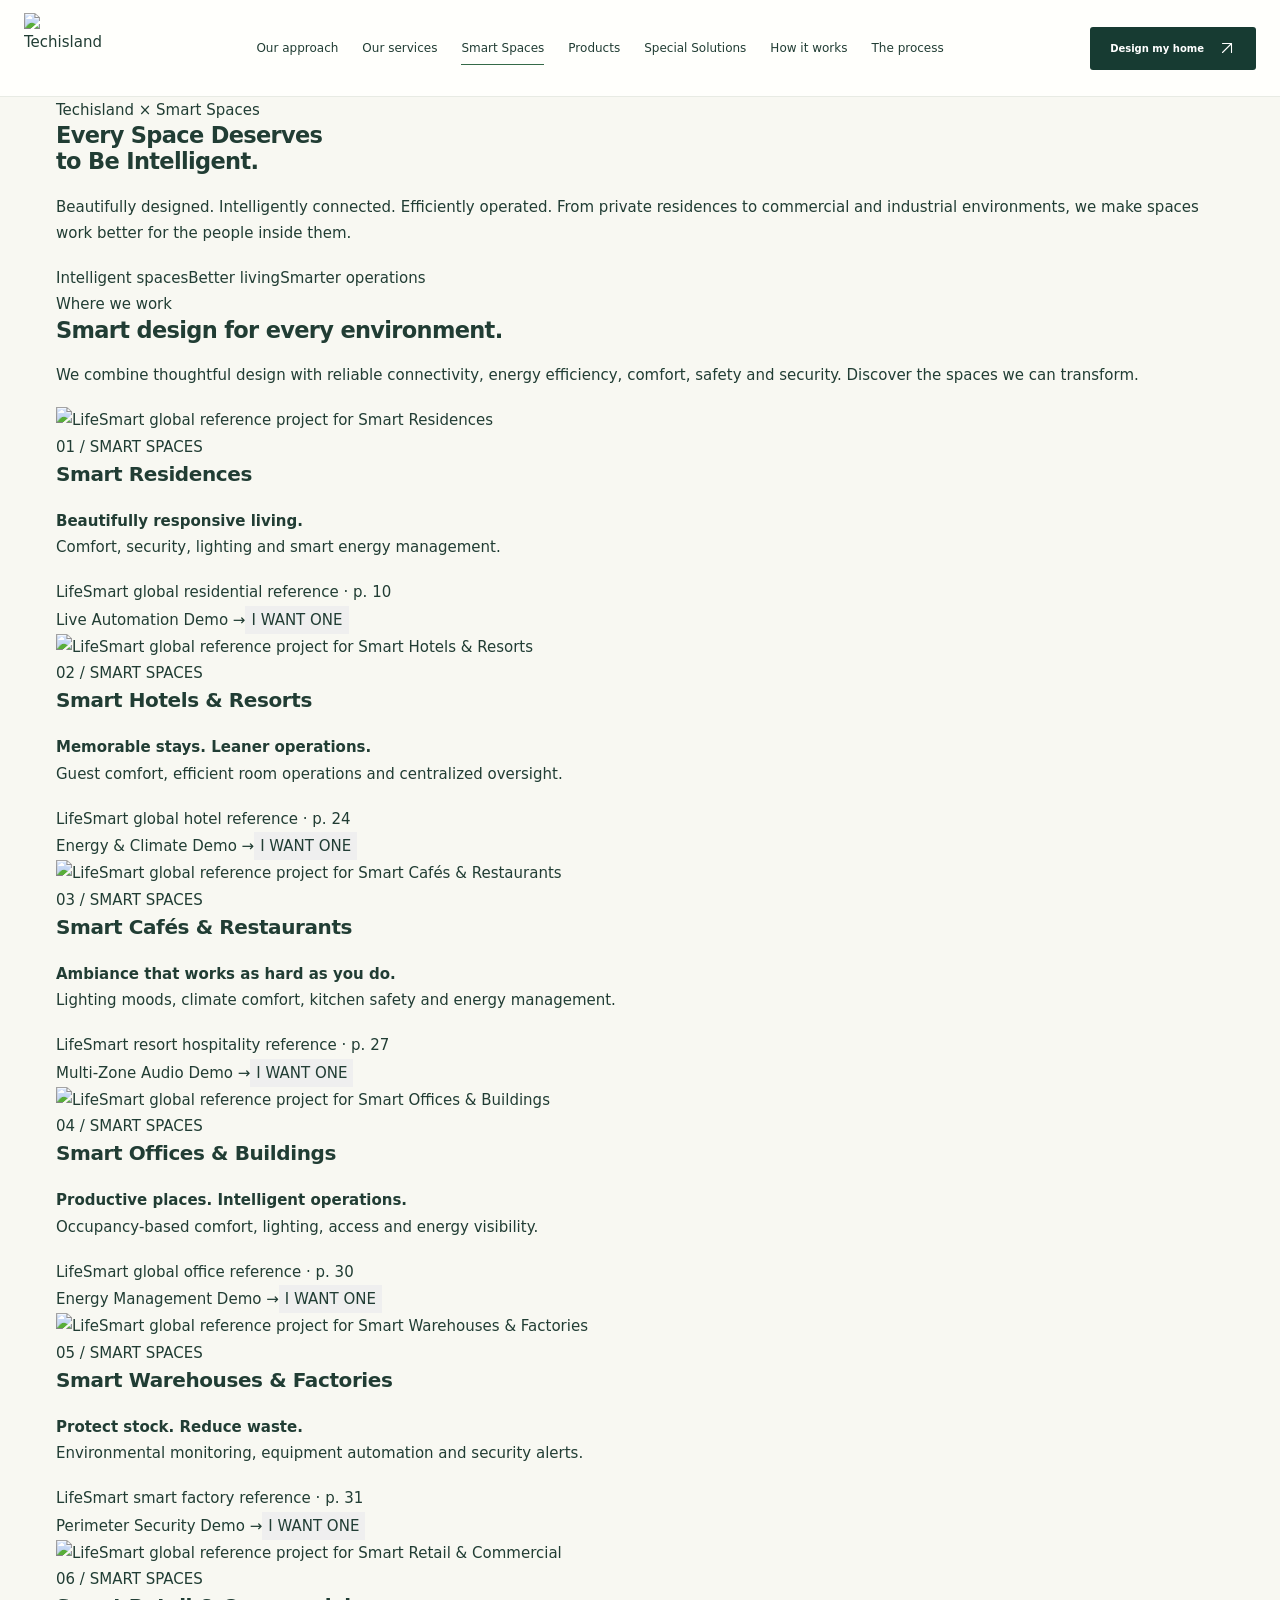
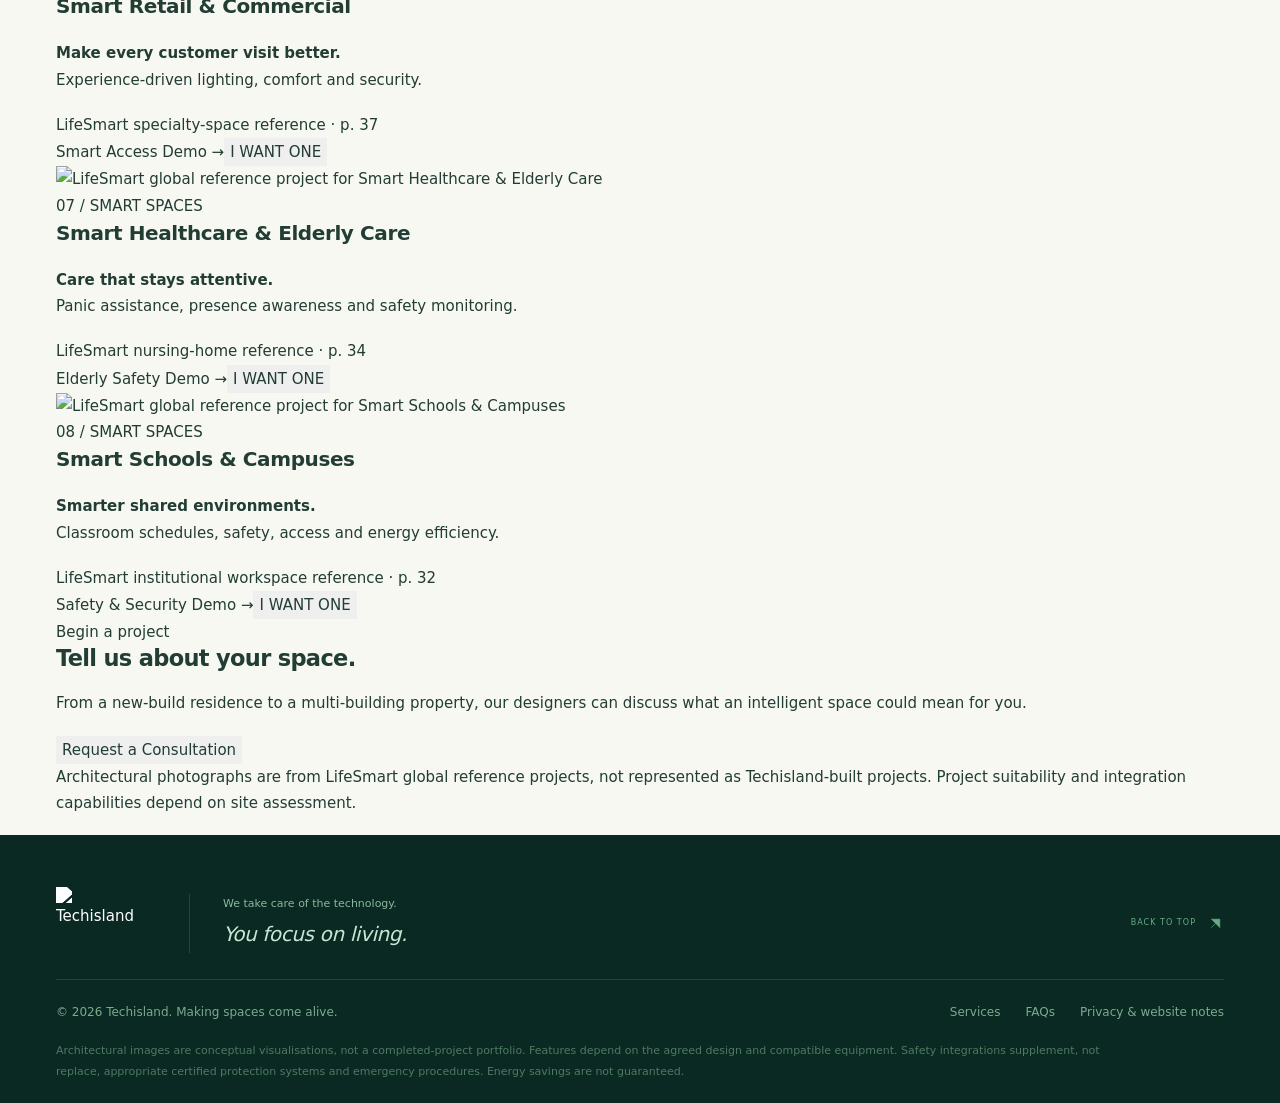
==== smart-spaces/index.html @ 238e1020 "feat(security): secure admin portal, add firestore rules, fix back-to-top navigation, and update .gi" ====
<!doctype html>
<html lang="en">
  <head>
    <meta charset="utf-8" />
    <meta content="width=device-width,initial-scale=1" name="viewport" />
    <title>Smart Spaces | Techisland</title>
    <meta
      content="Techisland designs smart homes, hotels, cafes, offices, warehouses, retail spaces, healthcare and campuses."
      name="description"
    />

    <link rel="icon" type="image/png" href="../assets/logo.png" />

    <link rel="stylesheet" href="../css/header.css" />
    <link rel="stylesheet" href="../css/smart-spaces.css" />
  </head>
  <body id="top">
    <svg
      class="icon-library"
      xmlns="http://www.w3.org/2000/svg"
      aria-hidden="true"
      style="display: none"
    >
      <defs>
        <symbol id="i-up-right" viewBox="0 0 24 24">
          <path d="M6 18 18 6M6 6h12v12" />
        </symbol>
        <symbol id="i-menu" viewBox="0 0 24 24">
          <path d="M4 7h16M4 12h16M4 17h16" />
        </symbol>
        <symbol id="i-close" viewBox="0 0 24 24">
          <path d="m6 6 12 12M18 6 6 18" />
        </symbol>
      </defs>
    </svg>
    <header class="site-header">
      <div class="nav-shell">
        <a
          class="brand"
          href="../"
          aria-label="Techisland Smarthome, home"
          ><img
            src="../assets/logo.png"
            alt="Techisland"
            width="650"
            height="530"
          /><span class="brand-descriptor"
            >SMART HOME<br />DESIGN STUDIO</span
          ></a
        >
        <nav class="main-nav" id="main-nav" aria-label="Main navigation">
          <a href="../#approach">Our approach</a
          ><a href="../#services">Our services</a
          ><a href="../smart-spaces/" class="active">Smart Spaces</a
          ><a href="../products/">Products</a
          ><a href="../special-solutions/">Special Solutions</a
          ><a href="../#how-it-works">How it works</a
          ><a href="../#process">The process</a
          ><a class="nav-mobile-cta" href="../#consultation"
            >Design my home
            <svg class="icon" aria-hidden="true">
              <use href="#i-up-right"></use></svg
          ></a>
        </nav>
        <a
          class="button button-forest nav-cta"
          href="../#consultation"
          >Design my home
          <svg class="icon" aria-hidden="true">
            <use href="#i-up-right"></use></svg
        ></a>
        <button
          class="menu-toggle"
          aria-controls="main-nav"
          aria-expanded="false"
          aria-label="Open navigation"
        >
          <svg class="icon" aria-hidden="true"><use href="#i-menu"></use></svg>
        </button>
      </div>
    </header>
    <section class="catalog-hero">
      <div class="wrap">
        <div class="eyebrow">Techisland × Smart Spaces</div>
        <h1>Every Space Deserves<br />to Be Intelligent.</h1>
        <p>
          Beautifully designed. Intelligently connected. Efficiently operated.
          From private residences to commercial and industrial environments, we
          make spaces work better for the people inside them.
        </p>
        <div class="catalog-hero-meta">
          <span>Intelligent spaces</span><span>Better living</span
          ><span>Smarter operations</span>
        </div>
      </div>
    </section>
    <main>
      <section class="intro wrap">
        <div class="eyebrow">Where we work</div>
        <h2>Smart design for every environment.</h2>
        <p>
          We combine thoughtful design with reliable connectivity, energy
          efficiency, comfort, safety and security. Discover the spaces we can
          transform.
        </p>
      </section>
      <section class="grid wrap">
        <article class="card" id="homes">
          <img
            alt="LifeSmart global reference project for Smart Residences"
            loading="lazy"
            src="../assets/spaces/homes.png"
          />
          <div class="body">
            <span class="num">01 / SMART SPACES</span>
            <h3>Smart Residences</h3>
            <strong>Beautifully responsive living.</strong>
            <p>Comfort, security, lighting and smart energy management.</p>
            <div class="credit">
              LifeSmart global residential reference · p. 10
            </div>
            <div class="actions">
              <a href="../doors-windows/">Live Automation Demo →</a
              ><button data-space="Smart Residences" type="button">
                I WANT ONE
              </button>
            </div>
          </div>
        </article>
        <article class="card" id="hotels">
          <img
            alt="LifeSmart global reference project for Smart Hotels &amp; Resorts"
            loading="lazy"
            src="../assets/spaces/hotels.png"
          />
          <div class="body">
            <span class="num">02 / SMART SPACES</span>
            <h3>Smart Hotels &amp; Resorts</h3>
            <strong>Memorable stays. Leaner operations.</strong>
            <p>
              Guest comfort, efficient room operations and centralized
              oversight.
            </p>
            <div class="credit">LifeSmart global hotel reference · p. 24</div>
            <div class="actions">
              <a href="../energy/">Energy & Climate Demo →</a
              ><button data-space="Smart Hotels &amp; Resorts" type="button">
                I WANT ONE
              </button>
            </div>
          </div>
        </article>
        <article class="card" id="cafes">
          <img
            alt="LifeSmart global reference project for Smart Cafés &amp; Restaurants"
            loading="lazy"
            src="../assets/spaces/cafes.png"
          />
          <div class="body">
            <span class="num">03 / SMART SPACES</span>
            <h3>Smart Cafés &amp; Restaurants</h3>
            <strong>Ambiance that works as hard as you do.</strong>
            <p>
              Lighting moods, climate comfort, kitchen safety and energy
              management.
            </p>
            <div class="credit">
              LifeSmart resort hospitality reference · p. 27
            </div>
            <div class="actions">
              <a href="../sonos/">Multi-Zone Audio Demo →</a
              ><button data-space="Smart Cafés &amp; Restaurants" type="button">
                I WANT ONE
              </button>
            </div>
          </div>
        </article>
        <article class="card" id="offices">
          <img
            alt="LifeSmart global reference project for Smart Offices &amp; Buildings"
            loading="lazy"
            src="../assets/spaces/offices.png"
          />
          <div class="body">
            <span class="num">04 / SMART SPACES</span>
            <h3>Smart Offices &amp; Buildings</h3>
            <strong>Productive places. Intelligent operations.</strong>
            <p>
              Occupancy-based comfort, lighting, access and energy visibility.
            </p>
            <div class="credit">LifeSmart global office reference · p. 30</div>
            <div class="actions">
              <a href="../energy/">Energy Management Demo →</a
              ><button data-space="Smart Offices &amp; Buildings" type="button">
                I WANT ONE
              </button>
            </div>
          </div>
        </article>
        <article class="card" id="warehouses">
          <img
            alt="LifeSmart global reference project for Smart Warehouses &amp; Factories"
            loading="lazy"
            src="../assets/spaces/warehouses.png"
          />
          <div class="body">
            <span class="num">05 / SMART SPACES</span>
            <h3>Smart Warehouses &amp; Factories</h3>
            <strong>Protect stock. Reduce waste.</strong>
            <p>
              Environmental monitoring, equipment automation and security
              alerts.
            </p>
            <div class="credit">LifeSmart smart factory reference · p. 31</div>
            <div class="actions">
              <a href="../security/">Perimeter Security Demo →</a
              ><button
                data-space="Smart Warehouses &amp; Factories"
                type="button"
              >
                I WANT ONE
              </button>
            </div>
          </div>
        </article>
        <article class="card" id="retail">
          <img
            alt="LifeSmart global reference project for Smart Retail &amp; Commercial"
            loading="lazy"
            src="../assets/spaces/retail.png"
          />
          <div class="body">
            <span class="num">06 / SMART SPACES</span>
            <h3>Smart Retail &amp; Commercial</h3>
            <strong>Make every customer visit better.</strong>
            <p>Experience-driven lighting, comfort and security.</p>
            <div class="credit">
              LifeSmart specialty-space reference · p. 37
            </div>
            <div class="actions">
              <a href="../electric-gate/">Smart Access Demo →</a
              ><button data-space="Smart Retail &amp; Commercial" type="button">
                I WANT ONE
              </button>
            </div>
          </div>
        </article>
        <article class="card" id="care">
          <img
            alt="LifeSmart global reference project for Smart Healthcare &amp; Elderly Care"
            loading="lazy"
            src="../assets/spaces/care.png"
          />
          <div class="body">
            <span class="num">07 / SMART SPACES</span>
            <h3>Smart Healthcare &amp; Elderly Care</h3>
            <strong>Care that stays attentive.</strong>
            <p>Panic assistance, presence awareness and safety monitoring.</p>
            <div class="credit">LifeSmart nursing-home reference · p. 34</div>
            <div class="actions">
              <a href="../elderly-safety/">Elderly Safety Demo →</a
              ><button
                data-space="Smart Healthcare &amp; Elderly Care"
                type="button"
              >
                I WANT ONE
              </button>
            </div>
          </div>
        </article>
        <article class="card" id="schools">
          <img
            alt="LifeSmart global reference project for Smart Schools &amp; Campuses"
            loading="lazy"
            src="../assets/spaces/schools.png"
          />
          <div class="body">
            <span class="num">08 / SMART SPACES</span>
            <h3>Smart Schools &amp; Campuses</h3>
            <strong>Smarter shared environments.</strong>
            <p>Classroom schedules, safety, access and energy efficiency.</p>
            <div class="credit">
              LifeSmart institutional workspace reference · p. 32
            </div>
            <div class="actions">
              <a href="../security/">Safety & Security Demo →</a
              ><button data-space="Smart Schools &amp; Campuses" type="button">
                I WANT ONE
              </button>
            </div>
          </div>
        </article>
      </section>
      <section class="contact" id="contact">
        <div class="wrap">
          <div class="eyebrow">Begin a project</div>
          <h2>Tell us about your space.</h2>
          <p>
            From a new-build residence to a multi-building property, our
            designers can discuss what an intelligent space could mean for you.
          </p>
          <button data-space="Smart Spaces Consultation" type="button">
            Request a Consultation
          </button>
          <p class="notice">
            Architectural photographs are from LifeSmart global reference
            projects, not represented as Techisland-built projects. Project
            suitability and integration capabilities depend on site assessment.
          </p>
        </div>
      </section>
    </main>
    <footer class="site-footer">
      <div class="wrap">
        <div class="footer-top">
          <a
            href="../"
            class="footer-brand"
            aria-label="Techisland home"
          >
            <img
              src="../assets/logo.png"
              width="650"
              height="530"
              alt="Techisland"
            />
          </a>
          <p>
            We take care of the technology.
            <br />
            <em>You focus on living.</em>
          </p>
          <a href="#top" class="back-top">
            BACK TO TOP
            <svg class="icon" aria-hidden="true">
              <use href="#i-up-right"></use>
            </svg>
          </a>
        </div>
        <div class="footer-bottom">
          <span>
            &copy;
            <span id="year">2026</span>
            Techisland. Making spaces come alive.
          </span>
          <div>
            <a href="../#services">Services</a>
            <a href="../#questions">FAQs</a>
            <button class="inline-button" type="button" data-open-privacy>
              Privacy &amp; website notes
            </button>
          </div>
        </div>
        <p class="footer-disclaimer">
          Architectural images are conceptual visualisations, not a
          completed-project portfolio. Features depend on the agreed design and
          compatible equipment. Safety integrations supplement, not replace,
          appropriate certified protection systems and emergency procedures.
          Energy savings are not guaranteed.
        </p>
      </div>
    </footer>
    <dialog
      class="modal"
      id="inquiry"
      aria-labelledby="inquiry-title"
      aria-label="Smart Spaces consultation inquiry"
      aria-modal="true"
    >
      <button aria-label="Close inquiry form" class="close" type="button">×</button>
      <h2 id="inquiry-title">Let's design your space.</h2>
      <p style="font-size: 13px; color: #607868">
        Tell us a little about your project. We’ll prepare your inquiry email.
      </p>
      <form id="lead">
        <label
          >Interested in<input
            id="space"
            name="space"
            readonly=""
            required="" /></label
        ><label
          >Full name<input autocomplete="name" name="name" required="" /></label
        ><label
          >Mobile number<input
            autocomplete="tel"
            name="phone"
            required="" /></label
        ><label
          >Email<input
            autocomplete="email"
            name="email"
            required=""
            type="email" /></label
        ><label>Project location<input name="location" required="" /></label
        ><label
          >Project type<select name="type">
            <option>New construction</option>
            <option>Renovation / retrofit</option>
            <option>Existing building</option>
            <option>Other</option>
          </select></label
        ><label
          >What would you like to achieve?<textarea
            name="message"
          ></textarea></label
        ><button class="submit" type="submit">Prepare Inquiry Email →</button>
        <p class="fine">
          Your email application will open with the details filled in. You must
          send the email to complete your inquiry; no information is stored by
          this demonstration.
        </p>
      </form>
    </dialog>
    <script src="../js/smart-spaces.js"></script>
    <script src="../js/header.js"></script>
  </body>
</html>
---- css/header.css ----
/* Techisland Smarthome — Shared Header, Navigation & Footer Components */
@import "./tokens.css";
@import "./lead-modal.css";

html {
  scroll-padding-top: 110px;
}

/* Skip link & Accessibility */
.skip-link {
  position: fixed;
  top: -80px;
  left: 20px;
  z-index: 1000;
  background: var(--lime);
  color: var(--forest);
  padding: 12px 24px;
  font-weight: 600;
  text-decoration: none;
  border-radius: var(--radius);
  transition: top 0.2s ease;
}
.skip-link:focus {
  top: 14px;
}

.sr-only {
  position: absolute;
  width: 1px;
  height: 1px;
  padding: 0;
  margin: -1px;
  overflow: hidden;
  clip: rect(0, 0, 0, 0);
  white-space: nowrap;
  border: 0;
}

.inline-button {
  display: inline;
  background: transparent;
  padding: 0;
  color: inherit;
  font-size: inherit;
  text-decoration: underline;
  text-underline-offset: 3px;
  cursor: pointer;
}

.small-note {
  font-size: 11px;
  line-height: 1.75;
  color: var(--muted);
}

/* Header & Primary Navigation */
.site-header {
  position: sticky;
  top: 0;
  z-index: 50;
  background: rgba(255, 255, 252, 0.97);
  border-bottom: 1px solid #e8ebe4;
  transition: box-shadow 0.2s;
  backdrop-filter: blur(16px);
}

.site-header.scrolled {
  box-shadow: 0 5px 22px rgba(20, 45, 32, 0.06);
}

.nav-shell {
  width: min(1390px, calc(100% - 72px));
  height: 96px;
  display: flex;
  align-items: center;
  justify-content: space-between;
  gap: 24px;
  margin: auto;
}

.brand {
  display: flex;
  align-items: center;
  gap: 22px;
  flex: 0 0 auto;
}

.brand img {
  width: 86px;
  height: 70px;
  object-fit: contain;
}

.brand-descriptor {
  font-size: 8px;
  line-height: 1.9;
  letter-spacing: 0.19em;
  color: #687667;
  padding-left: 21px;
  border-left: 1px solid #dce3d6;
}

.main-nav {
  display: flex;
  align-items: center;
  gap: 29px;
}

.main-nav > a {
  font-size: 12px;
  font-weight: 500;
  position: relative;
  padding: 12px 0;
}

.main-nav > a:after {
  content: "";
  position: absolute;
  bottom: 6px;
  left: 0;
  width: 0;
  height: 1px;
  background: var(--green);
  transition: width 0.2s;
}

.main-nav > a:hover:after {
  width: 100%;
}
.main-nav > a.active:after {
  width: 100%;
}

.site-header .button,
.site-header .nav-cta {
  display: inline-flex;
  align-items: center;
  justify-content: center;
  min-height: 43px;
  padding: 10px 19px;
  font-size: 11px;
  font-weight: 550;
  line-height: 1.5;
  gap: 23px;
  border: 1px solid transparent;
  border-radius: var(--radius);
  background: var(--forest);
  color: var(--white);
  text-decoration: none;
  transition:
    background 0.2s,
    transform 0.2s,
    color 0.2s;
}

.site-header .button:hover,
.site-header .nav-cta:hover {
  background: #285541;
  transform: translateY(-2px);
}

.site-header .button .icon,
.site-header .nav-cta .icon {
  width: 18px;
  height: 18px;
}
.site-header .icon {
  fill: none;
  stroke: currentColor;
  stroke-width: 1.45;
  stroke-linecap: round;
  stroke-linejoin: round;
}

.menu-toggle {
  display: none;
  width: 44px;
  height: 44px;
  background: none;
}

.main-nav .nav-mobile-cta {
  display: none;
}

/* Responsive Navigation */
@media (max-width: 1280px) {
  .nav-shell {
    width: calc(100% - 48px);
  }
  .brand-descriptor {
    display: none;
  }
  .main-nav {
    gap: 24px;
  }
  .site-header .button,
  .site-header .nav-cta,
  .nav-cta {
    font-size: 10px;
    gap: 14px;
  }
}

@media (max-width: 920px) {
  .nav-shell {
    height: 86px;
  }
  .brand img {
    width: 74px;
    height: 62px;
  }
  .main-nav {
    gap: 18px;
  }
  .main-nav > a {
    font-size: 10px;
  }
}

@media (max-width: 900px) {
  .nav-shell {
    width: calc(100% - 36px);
    height: 80px;
    gap: 14px;
  }
  .brand {
    gap: 13px;
  }
  .brand img {
    width: 65px;
    height: 54px;
  }
  .brand-descriptor {
    display: block;
    font-size: 6px;
    letter-spacing: 0.15em;
    padding-left: 13px;
  }
  .site-header .button,
  .site-header .nav-cta,
  .nav-cta {
    margin-left: auto;
    font-size: 9px;
    padding: 9px 11px;
    min-height: 36px;
    gap: 11px;
  }
  .site-header .button .icon,
  .site-header .nav-cta .icon,
  .nav-cta .icon {
    height: 14px;
    width: 14px;
  }
  .menu-toggle {
    display: grid;
    place-items: center;
    width: 31px;
    height: 39px;
    padding: 0;
  }
  .menu-toggle .icon {
    width: 22px;
    height: 22px;
  }
  .main-nav {
    display: none;
    position: absolute;
    top: 80px;
    left: 0;
    right: 0;
    background: #f8faf2;
    box-shadow: 0 16px 30px rgba(23, 44, 32, 0.15);
    padding: 16px 24px 25px;
    z-index: 51;
    gap: 0;
    align-items: stretch;
  }
  .main-nav.is-open {
    display: flex;
    flex-direction: column;
  }
  .main-nav > a {
    font-size: 13px;
    padding: 14px 0;
    border-bottom: 1px solid #dce5cf;
  }
  .main-nav > a:after {
    display: none;
  }
  .main-nav .nav-mobile-cta {
    display: flex;
    align-items: center;
    justify-content: space-between;
    color: #385d34;
    margin-top: 8px;
  }
}

@media (max-width: 720px) {
  .menu-toggle {
    width: 44px;
    height: 44px;
    flex: 0 0 44px;
  }
  .nav-shell {
    gap: 10px;
  }
  .brand-descriptor {
    font-size: 5.8px;
  }
}

@media (max-width: 520px) {
  .brand-descriptor {
    display: none;
  }
  .main-nav > a {
    font-size: 12px;
  }
}

/* Site Footer */
.site-footer {
  background: #0a2922;
  padding: 32px 0 20px;
  color: #c8e6d4;
}

.footer-top {
  display: flex;
  align-items: center;
  gap: 45px;
  padding-top: 20px;
  padding-bottom: 20px;
  border-bottom: 1px solid #1e4a3a;
}

.footer-brand img {
  width: 88px;
  height: 72px;
  object-fit: contain;
  filter: brightness(0) invert(1);
}

.footer-top > p {
  font-size: 11px;
  color: #8ab89e;
  line-height: 1.9;
  margin: 0;
  padding-left: 33px;
  border-left: 1px solid #1e4a3a;
}

.footer-top em {
  font-size: 20px;
  color: #c8e6d4;
  letter-spacing: -0.02em;
}

.back-top {
  margin-left: auto;
  display: flex;
  align-items: center;
  gap: 11px;
  font-size: 8px;
  letter-spacing: 0.13em;
  color: #6aab85;
  text-decoration: none;
  cursor: pointer;
  transition: color 0.2s ease, transform 0.2s ease;
}

.back-top:hover {
  color: #c8e6d4;
  transform: translateY(-2px);
}

.back-top .icon {
  height: 17px;
  width: 17px;
  stroke: currentColor;
}

.footer-bottom {
  display: flex;
  justify-content: space-between;
  gap: 24px;
  color: #7aab8e;
  font-size: 12px;
  padding-top: 22px;
}

.footer-bottom > div {
  display: flex;
  gap: 25px;
}

.footer-bottom .inline-button {
  text-decoration: none;
  color: inherit;
}

.footer-bottom a {
  color: inherit;
}

.footer-bottom a:hover,
.footer-bottom .inline-button:hover {
  text-decoration: underline;
}

.footer-disclaimer {
  font-size: 11px;
  color: #4e7a62;
  line-height: 1.9;
  margin: 18px 0 0;
  max-width: 1060px;
}

@media (max-width: 900px) {
  .site-footer {
    padding: 24px 0 18px;
  }
  .footer-top {
    gap: 20px;
    padding-bottom: 18px;
    flex-wrap: wrap;
  }
  .footer-brand img {
    width: 73px;
    height: 60px;
  }
  .footer-top > p {
    padding-left: 20px;
    font-size: 9px;
  }
  .footer-top em {
    font-size: 18px;
  }
  .back-top {
    font-size: 7px;
    margin-left: 0;
    width: 100%;
    margin-top: 9px;
    justify-content: flex-end;
  }
  .footer-bottom {
    flex-direction: column;
    gap: 16px;
  }
  .footer-bottom > div {
    flex-wrap: wrap;
    gap: 16px;
  }
}

@media print {
  .site-header,
  .site-footer button {
    display: none !important;
  }
  .site-footer {
    padding: 24px 0;
  }
}

/* Universal Site Dialog Styles (Privacy & Website Notes) */
.site-dialog {
  position: fixed;
  inset: 0;
  margin: auto;
  width: min(680px, calc(100% - 32px));
  max-height: calc(100dvh - 56px);
  border: 1px solid #cdd9bd;
  background: #fbfcf6;
  color: var(--ink, #1b382b);
  border-radius: 5px;
  padding: 0;
  box-shadow: var(--shadow, 0 16px 36px rgba(18, 38, 29, 0.12));
  overflow: auto;
  z-index: 1000;
}
.site-dialog::backdrop {
  background: #11281bd1;
  backdrop-filter: blur(6px);
}
.dialog-content {
  padding: 49px;
}
.dialog-close {
  position: absolute;
  top: 15px;
  right: 15px;
  width: 35px;
  height: 35px;
  background: #e9efdf;
  border: 0;
  cursor: pointer;
  display: grid;
  place-items: center;
  border-radius: 50%;
  z-index: 2;
  color: var(--forest, #102a20);
}
.dialog-close .icon {
  height: 17px;
  width: 17px;
}
.site-dialog h2 {
  font-family: var(--serif, "Newsreader", Georgia, serif);
  font-size: 39px;
  line-height: 1.1;
  color: var(--forest, #102a20);
  margin-top: 0;
  margin-bottom: 22px;
}
.dialog-content > .eyebrow {
  margin-bottom: 16px;
  font-size: 11px;
  letter-spacing: 0.15em;
  font-weight: 600;
  color: var(--forest, #102a20);
}
.dialog-content > h3 {
  font-family: var(--font-primary, var(--sans, 'Inter', system-ui, sans-serif));
  font-size: 16px;
  font-weight: 600;
  color: var(--forest, #102a20);
  margin-top: 28px;
  margin-bottom: 11px;
}
.dialog-content > p:not(.eyebrow):not(.dialog-lead):not(.small-note) {
  font-family: var(--font-primary, var(--sans, 'Inter', system-ui, sans-serif));
  font-size: 12px;
  line-height: 1.9;
  color: #627650;
  margin: 0 0 14px;
}
.dialog-content .inquiry-email-text {
  font-weight: 600;
  color: var(--forest, #102a20);
}
.dialog-content a.text-link {
  color: var(--forest, #102a20);
  text-decoration: underline;
  text-underline-offset: 3px;
}

@media (max-width: 600px) {
  .dialog-content {
    padding: 42px 20px 24px;
  }
  .site-dialog h2 {
    font-size: 28px;
  }
  .dialog-close {
    width: 31px;
    height: 31px;
    top: 10px;
    right: 10px;
  }
}
@media print {
  .site-dialog {
    display: none !important;
  }
}
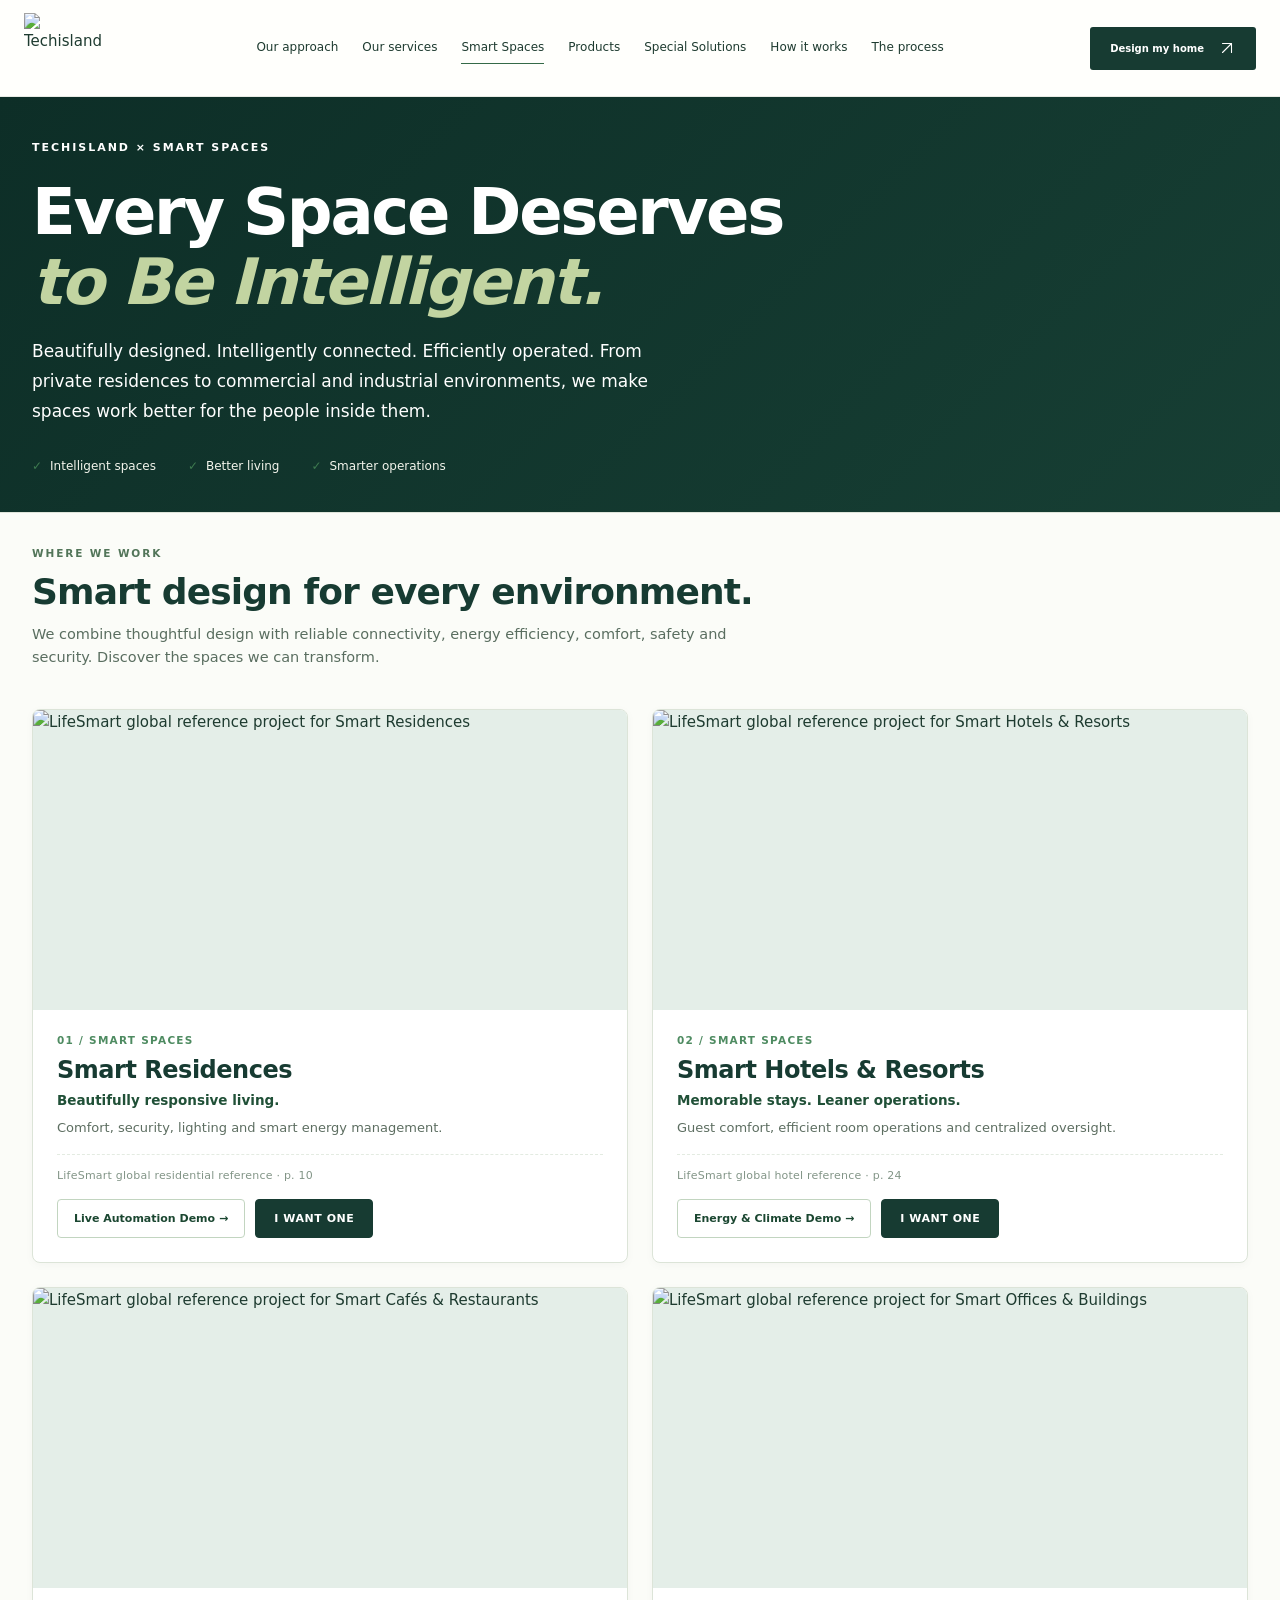
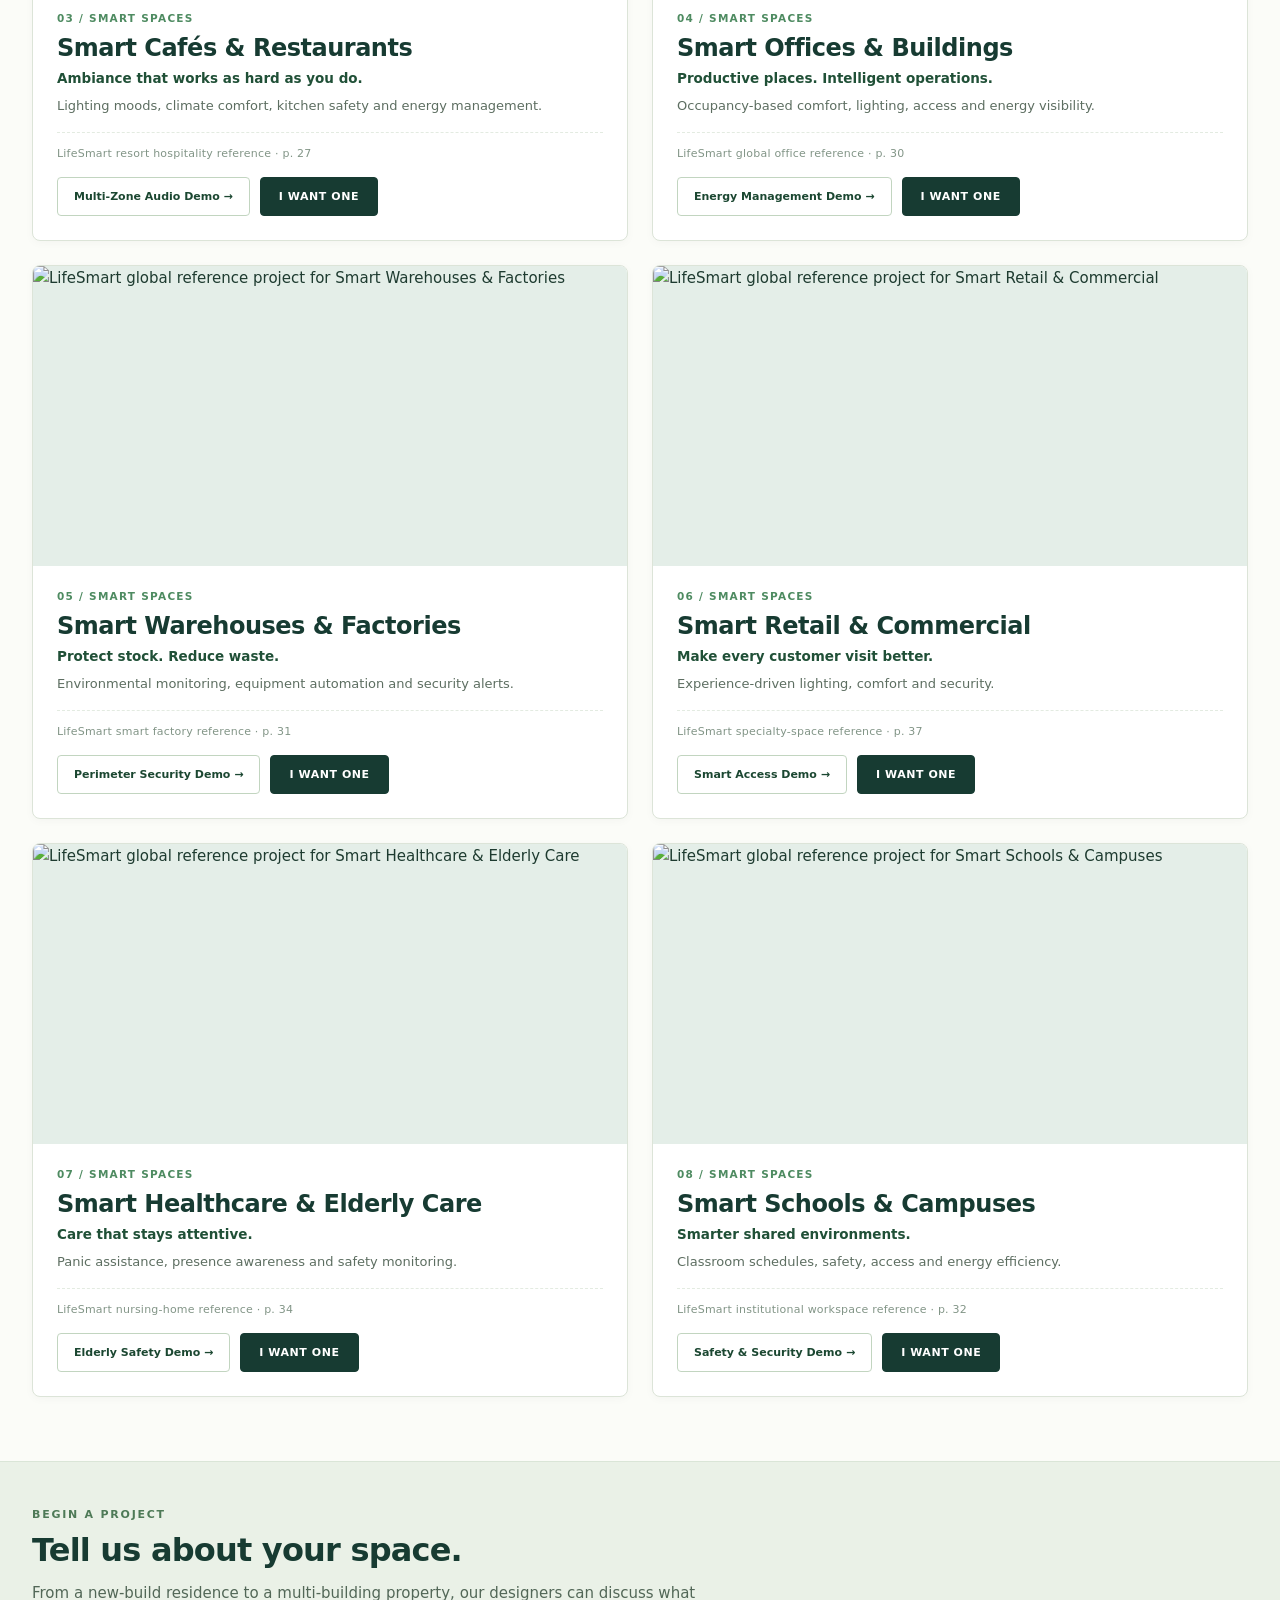
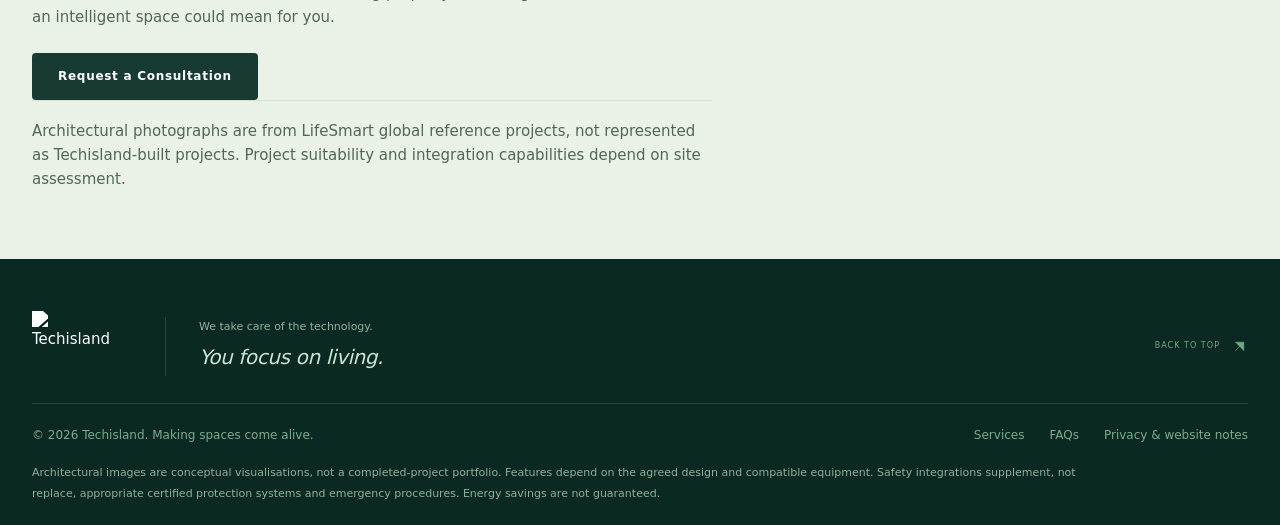
==== commit b4499361: "chore: fix site-footer and modify minor ui changes" ====
--- a/smart-spaces/index.html
+++ b/smart-spaces/index.html
@@ -35,10 +35,7 @@
     </svg>
     <header class="site-header">
       <div class="nav-shell">
-        <a
-          class="brand"
-          href="../"
-          aria-label="Techisland Smarthome, home"
+        <a class="brand" href="../" aria-label="Techisland Smarthome, home"
           ><img
             src="../assets/logo.png"
             alt="Techisland"
@@ -62,9 +59,7 @@
               <use href="#i-up-right"></use></svg
           ></a>
         </nav>
-        <a
-          class="button button-forest nav-cta"
-          href="../#consultation"
+        <a class="button button-forest nav-cta" href="../#consultation"
           >Design my home
           <svg class="icon" aria-hidden="true">
             <use href="#i-up-right"></use></svg
@@ -82,7 +77,7 @@
     <section class="catalog-hero">
       <div class="wrap">
         <div class="eyebrow">Techisland × Smart Spaces</div>
-        <h1>Every Space Deserves<br />to Be Intelligent.</h1>
+        <h1>Every Space Deserves<br /><em>to Be Intelligent.</em></h1>
         <p>
           Beautifully designed. Intelligently connected. Efficiently operated.
           From private residences to commercial and industrial environments, we
@@ -313,11 +308,7 @@
     <footer class="site-footer">
       <div class="wrap">
         <div class="footer-top">
-          <a
-            href="../"
-            class="footer-brand"
-            aria-label="Techisland home"
-          >
+          <a href="../" class="footer-brand" aria-label="Techisland home">
             <img
               src="../assets/logo.png"
               width="650"
@@ -367,7 +358,9 @@
       aria-label="Smart Spaces consultation inquiry"
       aria-modal="true"
     >
-      <button aria-label="Close inquiry form" class="close" type="button">×</button>
+      <button aria-label="Close inquiry form" class="close" type="button">
+        ×
+      </button>
       <h2 id="inquiry-title">Let's design your space.</h2>
       <p style="font-size: 13px; color: #607868">
         Tell us a little about your project. We’ll prepare your inquiry email.
--- a/css/header.css
+++ b/css/header.css
@@ -412,7 +412,7 @@
 
 .footer-disclaimer {
   font-size: 11px;
-  color: #4e7a62;
+  color: #88b49a;
   line-height: 1.9;
   margin: 18px 0 0;
   max-width: 1060px;
@@ -492,8 +492,8 @@
   position: absolute;
   top: 15px;
   right: 15px;
-  width: 35px;
-  height: 35px;
+  width: 44px;
+  height: 44px;
   background: #e9efdf;
   border: 0;
   cursor: pointer;
@@ -502,6 +502,10 @@
   border-radius: 50%;
   z-index: 2;
   color: var(--forest, #102a20);
+  transition: background-color 0.15s ease;
+}
+.dialog-close:hover {
+  background: #d8e4c8;
 }
 .dialog-close .icon {
   height: 17px;
@@ -555,8 +559,8 @@
     font-size: 28px;
   }
   .dialog-close {
-    width: 31px;
-    height: 31px;
+    width: 44px;
+    height: 44px;
     top: 10px;
     right: 10px;
   }
--- a/css/smart-spaces.css
+++ b/css/smart-spaces.css
@@ -0,0 +1,505 @@
+/* Techisland - Smart Spaces */
+:root {
+  --forest: #173b32;
+  --green: #356a48;
+  --ink: #213d34;
+  --paper: #f8f8f2;
+  --white: #ffffff;
+  --muted: #65736b;
+  --line: #dfe5db;
+  --lime: #d4e5ae;
+  --font-primary:
+    "Inter", system-ui, -apple-system, BlinkMacSystemFont, "Segoe UI", Roboto,
+    Helvetica, Arial, sans-serif;
+  --serif: var(--font-primary);
+  --sans: var(--font-primary);
+}
+
+* {
+  box-sizing: border-box;
+}
+
+html {
+  font-family: var(--font-primary);
+}
+
+body {
+  margin: 0;
+  font-family: var(--font-primary);
+  color: #1e3b30;
+  background: #fbfcf8;
+  line-height: 1.6;
+  -webkit-font-smoothing: antialiased;
+}
+
+button,
+input,
+select,
+textarea {
+  font-family: inherit;
+}
+
+.wrap {
+  width: min(1260px, calc(100% - 64px));
+  margin: auto;
+}
+
+.wrap h1 em {
+  color: #c2d4a1;
+}
+
+.catalog-hero {
+  background: linear-gradient(135deg, #0d2e27 0%, #173f34 100%);
+  padding: 42px 0 36px;
+  border-bottom: 1px solid var(--line);
+}
+
+.catalog-hero .wrap {
+  position: relative;
+  z-index: 2;
+}
+
+.catalog-hero .eyebrow {
+  font-size: 11px;
+  font-weight: 650;
+  letter-spacing: 0.18em;
+  text-transform: uppercase;
+  color: var(--white);
+  margin-bottom: 8px;
+}
+
+.catalog-hero h1 {
+  font-family: var(--font-primary);
+  font-size: clamp(45px, 5vw, 72px);
+  font-weight: 600;
+  line-height: 1.1;
+  letter-spacing: -0.035em;
+  max-width: 770px;
+  margin: 20px 0 20px;
+  color: var(--white);
+}
+
+.catalog-hero p {
+  font-size: 17px;
+  color: var(--white);
+  max-width: 620px;
+  line-height: 1.75;
+  margin: 0;
+}
+
+.catalog-hero .catalog-hero-meta {
+  display: flex;
+  gap: 32px;
+  flex-wrap: wrap;
+  margin-top: 30px;
+  font-size: 12px;
+  color: #f3f5ec;
+}
+
+.catalog-hero .catalog-hero-meta span:before {
+  content: "\2713";
+  margin-right: 8px;
+  color: #3e7b50;
+}
+
+/* Intro Section */
+.intro {
+  padding: 32px 0 16px;
+}
+
+.intro .eyebrow {
+  font-size: 10.5px;
+  letter-spacing: 0.18em;
+  font-weight: 700;
+  color: #527559;
+  text-transform: uppercase;
+  margin: 0 0 8px;
+}
+
+.intro h2 {
+  font-family: var(--font-primary);
+  font-size: clamp(26px, 3vw, 36px);
+  font-weight: 600;
+  color: #173b32;
+  line-height: 1.2;
+  letter-spacing: -0.025em;
+  margin: 0 0 10px;
+}
+
+.intro p {
+  font-size: 14.5px;
+  color: #5a6e60;
+  max-width: 740px;
+  line-height: 1.6;
+  margin: 0;
+}
+
+/* Grid & Cards - 2 Columns on desktop, organized & neat */
+.grid {
+  display: grid;
+  grid-template-columns: repeat(2, minmax(0, 1fr));
+  gap: 24px;
+  padding: 24px 0 64px;
+}
+
+.card {
+  background: #ffffff;
+  border: 1px solid #dce4d8;
+  border-radius: 8px;
+  overflow: hidden;
+  display: flex;
+  flex-direction: column;
+  transition:
+    transform 0.2s ease,
+    box-shadow 0.2s ease,
+    border-color 0.2s ease;
+  box-shadow: 0 2px 10px rgba(17, 45, 33, 0.03);
+}
+
+.card:hover {
+  transform: translateY(-3px);
+  box-shadow: 0 12px 28px rgba(17, 45, 33, 0.08);
+  border-color: #b5c9b1;
+}
+
+.card img {
+  display: block;
+  width: 100%;
+  height: 300px;
+  object-fit: cover;
+  background: #e4eee8;
+}
+
+.body {
+  padding: 22px 24px 24px;
+  display: flex;
+  flex-direction: column;
+  flex: 1 1 auto;
+}
+
+.body .num {
+  font-size: 10.5px;
+  font-weight: 700;
+  letter-spacing: 0.12em;
+  color: #4e8b61;
+  margin-bottom: 6px;
+}
+
+.body h3 {
+  font-family: var(--font-primary);
+  font-size: 24px;
+  line-height: 1.25;
+  font-weight: 600;
+  letter-spacing: -0.02em;
+  color: #173b32;
+  margin: 0 0 6px;
+}
+
+.body strong {
+  font-size: 13.5px;
+  font-weight: 600;
+  color: #205037;
+  line-height: 1.4;
+  margin-bottom: 8px;
+  display: block;
+}
+
+.body p {
+  font-size: 13px;
+  line-height: 1.55;
+  color: #5d6e61;
+  margin: 0 0 16px;
+}
+
+.credit {
+  font-size: 11px;
+  color: #829587;
+  margin-top: auto;
+  padding-top: 12px;
+  border-top: 1px dashed #e3ebe1;
+  letter-spacing: 0.02em;
+}
+
+/* Action Buttons */
+.actions {
+  display: flex;
+  gap: 10px;
+  align-items: center;
+  flex-wrap: wrap;
+  margin-top: 14px;
+}
+
+.actions a {
+  display: inline-flex;
+  align-items: center;
+  gap: 6px;
+  font-size: 11px;
+  font-weight: 600;
+  padding: 10px 16px;
+  border-radius: 4px;
+  border: 1px solid #c2d5c0;
+  color: #1b4731;
+  background: #ffffff;
+  text-decoration: none;
+  transition: all 0.15s ease;
+}
+
+.actions a:hover {
+  border-color: #173b32;
+  color: #173b32;
+  background: #f4f7f2;
+}
+
+.actions button {
+  display: inline-flex;
+  align-items: center;
+  justify-content: center;
+  font-size: 11px;
+  font-weight: 600;
+  letter-spacing: 0.05em;
+  padding: 10px 18px;
+  border-radius: 4px;
+  border: 1px solid #173b32;
+  color: #ffffff;
+  background: #173b32;
+  cursor: pointer;
+  transition: all 0.15s ease;
+}
+
+.actions button:hover {
+  background: #255848;
+  border-color: #255848;
+}
+
+/* Contact / Consultation Section */
+.contact {
+  background: #eaf1e7;
+  border-top: 1px solid #dae5d7;
+  padding: 44px 0;
+}
+
+.contact .eyebrow {
+  font-size: 11px;
+  letter-spacing: 0.16em;
+  font-weight: 700;
+  color: #4e7a57;
+  text-transform: uppercase;
+  margin-bottom: 8px;
+}
+
+.contact h2 {
+  font-family: var(--font-primary);
+  font-size: 32px;
+  font-weight: 600;
+  letter-spacing: -0.025em;
+  color: #173b32;
+  margin: 0 0 12px;
+}
+
+.contact p {
+  font-size: 15px;
+  color: #526757;
+  max-width: 680px;
+  line-height: 1.6;
+  margin: 0 0 24px;
+}
+
+.contact button {
+  display: inline-flex;
+  align-items: center;
+  justify-content: center;
+  font-size: 12px;
+  font-weight: 650;
+  letter-spacing: 0.06em;
+  padding: 14px 26px;
+  border-radius: 4px;
+  border: none;
+  background: #173b32;
+  color: #ffffff;
+  cursor: pointer;
+  transition:
+    background 0.2s ease,
+    transform 0.2s ease;
+}
+
+.contact button:hover {
+  background: #255848;
+  transform: translateY(-1px);
+}
+
+.notice {
+  font-size: 11.5px;
+  line-height: 1.6;
+  color: #728475;
+  max-width: 780px;
+  margin-top: 24px;
+  padding-top: 18px;
+  border-top: 1px solid #d5e0d1;
+}
+
+/* Modal Dialog */
+.modal {
+  border: none;
+  border-radius: 8px;
+  padding: 32px;
+  width: min(520px, calc(100% - 32px));
+  box-shadow: 0 24px 70px rgba(10, 41, 34, 0.25);
+  background: #ffffff;
+  position: fixed;
+  inset: 0;
+  margin: auto;
+}
+
+.modal::backdrop {
+  background: rgba(14, 38, 30, 0.65);
+  backdrop-filter: blur(4px);
+}
+
+.modal h2 {
+  font-family: var(--font-primary);
+  font-size: 26px;
+  font-weight: 600;
+  letter-spacing: -0.02em;
+  color: #173b32;
+  margin: 0 0 6px;
+}
+
+.close {
+  position: absolute;
+  top: 16px;
+  right: 16px;
+  border: none;
+  background: #f0f4ee;
+  color: #213d34;
+  width: 32px;
+  height: 32px;
+  border-radius: 50%;
+  font-size: 20px;
+  line-height: 1;
+  cursor: pointer;
+  display: grid;
+  place-items: center;
+  transition: background 0.15s;
+}
+
+.close:hover {
+  background: #e2e8df;
+}
+
+.modal label {
+  display: block;
+  font-size: 12px;
+  font-weight: 600;
+  color: #1e3b30;
+  margin: 12px 0;
+}
+
+.modal input,
+.modal select,
+.modal textarea {
+  width: 100%;
+  padding: 9px 12px;
+  border: 1px solid #cad6c6;
+  border-radius: 4px;
+  font-family: var(--font-primary);
+  font-size: 14px;
+  margin-top: 5px;
+  box-sizing: border-box;
+}
+
+.modal input:focus,
+.modal select:focus,
+.modal textarea:focus {
+  outline: none;
+  border-color: #356a48;
+  box-shadow: 0 0 0 3px rgba(53, 106, 72, 0.12);
+}
+
+.modal textarea {
+  min-height: 65px;
+  resize: vertical;
+}
+
+.modal .submit {
+  display: inline-flex;
+  align-items: center;
+  justify-content: center;
+  padding: 12px 20px;
+  font-size: 12px;
+  font-weight: 650;
+  letter-spacing: 0.05em;
+  background: #173b32;
+  color: #ffffff;
+  border: none;
+  border-radius: 4px;
+  cursor: pointer;
+  width: 100%;
+  margin-top: 14px;
+  transition: background 0.15s;
+}
+
+.modal .submit:hover {
+  background: #255848;
+}
+
+.modal .fine {
+  font-size: 11px;
+  color: #748777;
+  line-height: 1.5;
+  margin-top: 10px;
+}
+
+/* Footer */
+.footer {
+  background: #0a2922;
+  color: #dce8df;
+  padding: 30px 0;
+  font-size: 13px;
+}
+
+/* Responsive Media Queries */
+@media (max-width: 900px) {
+  .grid {
+    grid-template-columns: 1fr;
+    gap: 20px;
+  }
+  .card img {
+    height: 210px;
+  }
+}
+
+@media (max-width: 720px) {
+  .wrap {
+    width: calc(100% - 32px);
+  }
+  .catalog-hero {
+    padding: 34px 0 28px;
+  }
+}
+
+@media (max-width: 600px) {
+  .catalog-hero {
+    padding: 38px 0 32px;
+  }
+  .catalog-hero .catalog-hero-meta {
+    gap: 16px;
+  }
+  .card img {
+    height: 180px;
+  }
+  .body {
+    padding: 18px 20px 20px;
+  }
+  .body h3 {
+    font-size: 21px;
+  }
+  .actions {
+    flex-direction: column;
+    align-items: stretch;
+  }
+  .actions a,
+  .actions button {
+    text-align: center;
+    justify-content: center;
+  }
+}
